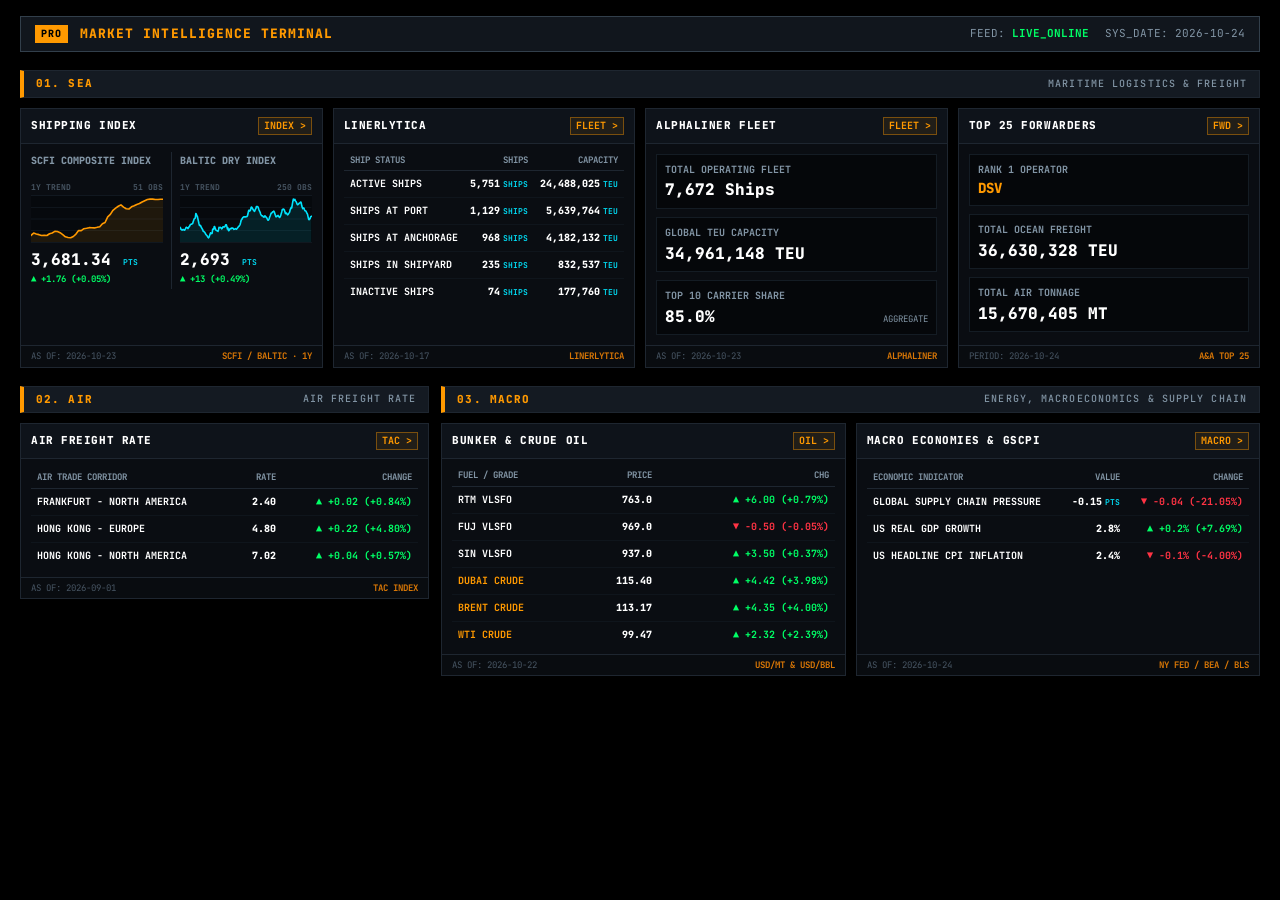
==== index.html @ fe9fa0df "Auto: update MI dashboards" ====
<!DOCTYPE html>
<html lang="ko">
<head>
    <meta charset="UTF-8">
    <meta name="viewport" content="width=device-width, initial-scale=1.0">
    <title>BLOOMBERG TERMINAL // MARKET INTELLIGENCE</title>

    <link href="https://fonts.googleapis.com/css2?family=JetBrains+Mono:wght@400;500;600;700;800&family=IBM+Plex+Mono:wght@400;500;600;700&display=swap" rel="stylesheet">

    <style>
        :root {
            --terminal-bg: #000000;
            --panel-bg: #0A0D12;
            --panel-inner: #05070A;
            --panel-border: #1E2630;
            --panel-border-bright: #323F4B;
            --bb-amber: #FF9900;
            --bb-amber-dim: #D97706;
            --bb-cyan: #00E5FF;
            --bb-white: #FFFFFF;
            --bb-gray: #8295A5;
            --bb-gray-dim: #485664;
            --bb-green: #00FF66;
            --bb-red: #FF3344;
            --bb-neutral: #8295A5;
        }

        * {
            margin: 0;
            padding: 0;
            box-sizing: border-box;
            font-family: 'JetBrains Mono', 'IBM Plex Mono', monospace;
            -webkit-font-smoothing: antialiased;
        }

        body {
            background-color: var(--terminal-bg);
            color: var(--bb-white);
            padding: 16px 20px 40px;
            font-size: 12px;
            line-height: 1.4;
        }

        .terminal-container {
            max-width: 1480px;
            margin: 0 auto;
        }

        .terminal-header {
            display: flex;
            justify-content: space-between;
            align-items: center;
            background: #11161D;
            border: 1px solid var(--panel-border-bright);
            padding: 8px 14px;
            margin-bottom: 14px;
        }

        .terminal-title {
            display: flex;
            align-items: center;
            gap: 12px;
            font-size: 13px;
            font-weight: 800;
            letter-spacing: 0.08em;
            color: var(--bb-amber);
        }

        .terminal-badge {
            background: var(--bb-amber);
            color: #000;
            font-size: 10px;
            font-weight: 800;
            padding: 2px 6px;
        }

        .terminal-status {
            display: flex;
            gap: 16px;
            font-size: 11px;
            color: var(--bb-gray);
        }

        .status-tag {
            color: var(--bb-green);
            font-weight: 700;
        }

        .section-bar {
            background: #141A22;
            border-left: 4px solid var(--bb-amber);
            border-top: 1px solid var(--panel-border);
            border-right: 1px solid var(--panel-border);
            border-bottom: 1px solid var(--panel-border);
            padding: 5px 12px;
            font-size: 11px;
            font-weight: 800;
            color: var(--bb-amber);
            letter-spacing: 0.1em;
            display: flex;
            justify-content: space-between;
            align-items: center;
        }

        .sea-section-bar {
            margin: 18px 0 10px;
        }

        .section-bar span.sub {
            color: var(--bb-gray);
            font-weight: 500;
            font-size: 10px;
        }

        .grid-4 {
            display: grid;
            grid-template-columns: repeat(4, minmax(0, 1fr));
            gap: 10px;
            align-items: stretch;
        }

        /*
         * 하단 레이아웃
         * 열 1: 02. AIR / AIR FREIGHT RATE
         * 열 2~3: 03. MACRO / BUNKER / MACRO ECONOMIES
         */
        .air-macro-layout {
            display: grid;
            grid-template-columns: minmax(0, 1fr) minmax(0, 2fr);
            gap: 12px;
            margin-top: 18px;
            align-items: start;
        }

        .air-column,
        .macro-column {
            min-width: 0;
            display: flex;
            flex-direction: column;
            gap: 10px;
        }

        .air-column .section-bar,
        .macro-column .section-bar {
            margin: 0;
        }

        .macro-card-grid {
            display: grid;
            grid-template-columns: repeat(2, minmax(0, 1fr));
            gap: 10px;
            align-items: stretch;
        }

        .macro-card-grid .panel {
            height: 100%;
        }

        .panel {
            background: var(--panel-bg);
            border: 1px solid var(--panel-border);
            display: flex;
            flex-direction: column;
            justify-content: space-between;
            min-width: 0;
        }

        .panel-header {
            background: #0E131A;
            border-bottom: 1px solid var(--panel-border);
            padding: 8px 10px;
            display: flex;
            justify-content: space-between;
            align-items: center;
        }

        .panel-headline {
            font-size: 11px;
            font-weight: 800;
            color: var(--bb-white);
            letter-spacing: 0.05em;
        }

        .panel-link {
            color: var(--bb-amber);
            text-decoration: none;
            font-size: 10px;
            font-weight: 700;
            padding: 1px 5px;
            border: 1px solid rgba(255, 153, 0, 0.4);
            background: rgba(255, 153, 0, 0.08);
        }

        .panel-link:hover {
            background: var(--bb-amber);
            color: #000;
        }

        .panel-body {
            padding: 10px;
            display: flex;
            flex-direction: column;
            gap: 8px;
            flex-grow: 1;
        }

        .metric-cell {
            background: var(--panel-inner);
            border: 1px solid #141C24;
            padding: 6px 8px;
        }

        .metric-label {
            font-size: 10px;
            font-weight: 700;
            color: var(--bb-gray);
            text-transform: uppercase;
        }

        .metric-value-row {
            display: flex;
            justify-content: space-between;
            align-items: baseline;
            margin-top: 2px;
        }

        .metric-value {
            font-size: 16px;
            font-weight: 800;
            color: var(--bb-white);
        }

        .dense-table {
            width: 100%;
            border-collapse: collapse;
            font-size: 10px;
        }

        .dense-table th {
            text-align: left;
            padding: 4px 6px;
            font-size: 9px;
            color: var(--bb-gray);
            border-bottom: 1px solid var(--panel-border);
            text-transform: uppercase;
        }

        .dense-table td {
            padding: 6px;
            border-bottom: 1px solid #0F151C;
        }

        .dense-table tr:last-child td {
            border-bottom: none;
        }

        .table-row-name {
            font-weight: 700;
            color: var(--bb-white);
        }

        .table-row-val {
            font-weight: 800;
            text-align: right;
            color: var(--bb-white);
            white-space: nowrap;
        }

        .table-row-delta {
            text-align: right;
            font-weight: 700;
            white-space: nowrap;
        }

        .inline-unit {
            font-size: 8px;
            font-weight: 600;
            color: var(--bb-cyan);
            margin-left: 3px;
        }

        .up { color: var(--bb-green); }
        .down { color: var(--bb-red); }
        .neutral { color: var(--bb-neutral); }

        .panel-footer {
            background: #090C10;
            border-top: 1px solid var(--panel-border);
            padding: 4px 10px;
            font-size: 9px;
            color: var(--bb-gray-dim);
            display: flex;
            justify-content: space-between;
        }

        .footer-tag {
            color: var(--bb-amber-dim);
            font-weight: 700;
        }

        .shipping-panel .panel-body {
            padding: 8px;
            display: block;
        }

        .shipping-split {
            display: grid;
            grid-template-columns: repeat(2, minmax(0, 1fr));
        }

        .shipping-index-column {
            min-width: 0;
            display: flex;
            flex-direction: column;
            padding: 2px 8px 3px;
        }

        .shipping-index-column:first-child {
            padding-left: 2px;
        }

        .shipping-index-column + .shipping-index-column {
            border-left: 1px solid var(--panel-border);
            padding-right: 2px;
        }

        .shipping-index-label {
            min-height: 26px;
            font-size: 10px;
            font-weight: 800;
            color: var(--bb-gray);
        }

        .shipping-chart-meta {
            display: flex;
            justify-content: space-between;
            margin: 2px 0;
            font-size: 8px;
            font-weight: 700;
            color: var(--bb-gray-dim);
        }

        .shipping-sparkline {
            height: 48px;
            margin-bottom: 6px;
            border-top: 1px solid #111820;
            border-bottom: 1px solid #111820;
            background: #06090D;
            overflow: hidden;
        }

        .shipping-sparkline-svg {
            display: block;
            width: 100%;
            height: 100%;
        }

        .sparkline-grid {
            stroke: #17212B;
            stroke-width: 0.45;
        }

        .sparkline-empty {
            height: 100%;
            display: flex;
            justify-content: center;
            align-items: center;
            font-size: 8px;
            color: var(--bb-gray-dim);
        }

        .shipping-metric-bottom {
            margin-top: auto;
        }

        .shipping-metric-value {
            display: block;
            color: var(--bb-white);
            font-size: 16px;
            font-weight: 800;
            white-space: nowrap;
        }

        .shipping-metric-value .unit {
            margin-left: 2px;
            font-size: 8px;
            font-weight: 600;
            color: var(--bb-cyan);
        }

        .shipping-metric-delta {
            display: block;
            margin-top: 2px;
            font-size: 9px;
            font-weight: 700;
            white-space: nowrap;
        }

        .linerlytica-empty {
            text-align: center;
            color: var(--bb-gray);
            padding: 32px 8px !important;
        }

        @media (max-width: 1200px) {
            .grid-4 {
                grid-template-columns: repeat(2, minmax(0, 1fr));
            }

            .air-macro-layout {
                grid-template-columns: 1fr;
            }

            .macro-card-grid {
                grid-template-columns: repeat(2, minmax(0, 1fr));
            }
        }

        @media (max-width: 768px) {
            .grid-4,
            .macro-card-grid {
                grid-template-columns: 1fr;
            }

            .section-bar {
                display: block;
            }

            .section-bar span.sub {
                display: block;
                margin-top: 4px;
            }
        }
    </style>
</head>

<body>
    <div class="terminal-container">

        <div class="terminal-header">
            <div class="terminal-title">
                <span class="terminal-badge">PRO</span>
                <span>MARKET INTELLIGENCE TERMINAL</span>
            </div>

            <div class="terminal-status">
                <span>FEED: <span class="status-tag">LIVE_ONLINE</span></span>
                <span>SYS_DATE: 2026-10-24</span>
            </div>
        </div>

        <div class="section-bar sea-section-bar">
            <span>01. SEA</span>
            <span class="sub">MARITIME LOGISTICS & FREIGHT</span>
        </div>

        <div class="grid-4">

            <div class="panel shipping-panel">
                <div class="panel-header">
                    <span class="panel-headline">SHIPPING INDEX</span>
                    <a href="Shipping%20Index/index.html" class="panel-link">INDEX &gt;</a>
                </div>

                <div class="panel-body">
                    <div class="shipping-split">
                        <div class="shipping-index-column">
                            <div class="shipping-index-label">SCFI COMPOSITE INDEX</div>
                            <div class="shipping-chart-meta">
                                <span>1Y TREND</span>
                                <span>51 OBS</span>
                            </div>
                            <div class="shipping-sparkline">
                                
    <svg
        class="shipping-sparkline-svg"
        viewBox="0 0 100 44"
        preserveAspectRatio="none"
        role="img"
        aria-label="SCFI 종합 one-year trend"
    >
        <line x1="0" y1="11" x2="100" y2="11" class="sparkline-grid" />
        <line x1="0" y1="22" x2="100" y2="22" class="sparkline-grid" />
        <line x1="0" y1="33" x2="100" y2="33" class="sparkline-grid" />

        <polygon
            points="0,44 0.00,37.69 2.00,35.46 4.00,36.30 6.00,36.96 8.00,37.84 10.00,37.70 12.00,37.78 14.00,36.13 16.00,35.42 18.00,33.85 20.00,33.99 22.00,35.10 24.00,36.87 26.00,39.01 28.00,39.77 30.00,40.00 32.00,38.76 34.00,36.39 36.00,33.03 38.00,33.08 40.00,31.26 42.00,30.83 44.00,30.29 46.00,30.36 48.00,30.53 50.00,29.98 52.00,29.33 54.00,26.50 56.00,25.32 58.00,19.95 60.00,17.60 62.00,13.67 64.00,11.60 66.00,9.81 68.00,8.48 70.00,10.64 72.00,12.23 74.00,12.49 76.00,10.32 78.00,9.25 80.00,8.05 82.00,7.22 84.00,5.71 86.00,4.48 88.00,3.39 90.00,3.00 92.00,3.02 94.00,3.39 96.00,3.36 98.00,3.13 100.00,3.10 100,44"
            fill="#FF9900"
            fill-opacity="0.10"
        />

        <polyline
            points="0.00,37.69 2.00,35.46 4.00,36.30 6.00,36.96 8.00,37.84 10.00,37.70 12.00,37.78 14.00,36.13 16.00,35.42 18.00,33.85 20.00,33.99 22.00,35.10 24.00,36.87 26.00,39.01 28.00,39.77 30.00,40.00 32.00,38.76 34.00,36.39 36.00,33.03 38.00,33.08 40.00,31.26 42.00,30.83 44.00,30.29 46.00,30.36 48.00,30.53 50.00,29.98 52.00,29.33 54.00,26.50 56.00,25.32 58.00,19.95 60.00,17.60 62.00,13.67 64.00,11.60 66.00,9.81 68.00,8.48 70.00,10.64 72.00,12.23 74.00,12.49 76.00,10.32 78.00,9.25 80.00,8.05 82.00,7.22 84.00,5.71 86.00,4.48 88.00,3.39 90.00,3.00 92.00,3.02 94.00,3.39 96.00,3.36 98.00,3.13 100.00,3.10"
            fill="none"
            stroke="#FF9900"
            stroke-width="1.6"
            vector-effect="non-scaling-stroke"
            stroke-linecap="square"
            stroke-linejoin="round"
        />
    </svg>
    
                            </div>
                            <div class="shipping-metric-bottom">
                                <span class="shipping-metric-value">
                                    3,681.34 <span class="unit">PTS</span>
                                </span>
                                <span class="shipping-metric-delta up">
                                    ▲ +1.76 (+0.05%)
                                </span>
                            </div>
                        </div>

                        <div class="shipping-index-column">
                            <div class="shipping-index-label">BALTIC DRY INDEX</div>
                            <div class="shipping-chart-meta">
                                <span>1Y TREND</span>
                                <span>250 OBS</span>
                            </div>
                            <div class="shipping-sparkline">
                                
    <svg
        class="shipping-sparkline-svg"
        viewBox="0 0 100 44"
        preserveAspectRatio="none"
        role="img"
        aria-label="BDI BDI one-year trend"
    >
        <line x1="0" y1="11" x2="100" y2="11" class="sparkline-grid" />
        <line x1="0" y1="22" x2="100" y2="22" class="sparkline-grid" />
        <line x1="0" y1="33" x2="100" y2="33" class="sparkline-grid" />

        <polygon
            points="0,44 0.00,30.11 0.40,30.73 0.80,31.90 1.20,32.16 1.61,32.62 2.01,32.43 2.41,32.04 2.81,32.34 3.21,32.71 3.61,32.48 4.02,31.69 4.42,30.63 4.82,29.90 5.22,30.26 5.62,30.47 6.02,31.21 6.43,30.38 6.83,29.53 7.23,29.04 7.63,27.93 8.03,27.15 8.43,26.97 8.84,26.88 9.24,26.53 9.64,26.28 10.04,24.66 10.44,23.27 10.84,21.85 11.24,21.45 11.65,21.15 12.05,16.82 12.45,17.37 12.85,18.91 13.25,19.49 13.65,21.91 14.06,24.15 14.46,26.55 14.86,28.12 15.26,28.33 15.66,28.14 16.06,29.60 16.47,30.49 16.87,31.33 17.27,32.11 17.67,33.70 18.07,33.91 18.47,34.37 18.88,34.74 19.28,35.69 19.68,36.72 20.08,37.25 20.48,37.76 20.88,38.66 21.29,39.40 21.69,40.00 22.09,39.38 22.49,37.92 22.89,36.52 23.29,35.22 23.69,35.96 24.10,35.94 24.50,35.62 24.90,31.76 25.30,31.46 25.70,31.70 26.10,29.13 26.51,29.55 26.91,31.24 27.31,32.53 27.71,32.87 28.11,33.10 28.51,33.59 28.92,33.82 29.32,32.48 29.72,30.06 30.12,30.27 30.52,29.97 30.92,30.06 31.33,30.63 31.73,31.40 32.13,30.98 32.53,29.76 32.93,29.46 33.33,29.60 33.73,29.67 34.14,29.27 34.54,28.44 34.94,27.47 35.34,27.63 35.74,29.30 36.14,31.56 36.55,30.57 36.95,33.17 37.35,33.04 37.75,32.23 38.15,31.24 38.55,31.07 38.96,31.31 39.36,30.61 39.76,30.73 40.16,30.75 40.56,31.09 40.96,31.93 41.37,31.72 41.77,31.49 42.17,31.19 42.57,31.44 42.97,31.83 43.37,31.21 43.78,30.57 44.18,30.06 44.58,29.28 44.98,28.90 45.38,28.19 45.78,27.33 46.18,25.49 46.59,23.19 46.99,22.51 47.39,21.73 47.79,20.56 48.19,20.44 48.59,19.82 49.00,19.86 49.40,20.00 49.80,19.98 50.20,19.79 50.60,19.91 51.00,19.63 51.41,18.85 51.81,17.05 52.21,14.24 52.61,13.49 53.01,14.47 53.41,14.07 53.82,12.97 54.22,10.75 54.62,10.64 55.02,11.42 55.42,12.46 55.82,13.13 56.22,14.00 56.63,14.72 57.03,14.24 57.43,12.59 57.83,11.90 58.23,10.10 58.63,10.13 59.04,10.17 59.44,10.47 59.84,11.90 60.24,13.43 60.64,14.42 61.04,15.57 61.45,17.30 61.85,18.13 62.25,18.87 62.65,18.87 63.05,19.03 63.45,19.91 63.86,20.21 64.26,20.11 64.66,18.99 65.06,19.66 65.46,19.96 65.86,20.55 66.27,21.31 66.67,22.49 67.07,23.09 67.47,22.89 67.87,21.82 68.27,20.26 68.67,19.08 69.08,17.67 69.48,16.29 69.88,16.36 70.28,15.67 70.68,15.07 71.08,14.79 71.49,14.44 71.89,15.34 72.29,16.91 72.69,18.46 73.09,19.89 73.49,19.91 73.90,19.12 74.30,18.94 74.70,18.62 75.10,19.45 75.50,20.02 75.90,20.58 76.31,19.86 76.71,18.82 77.11,16.86 77.51,15.22 77.91,12.97 78.31,13.08 78.71,12.51 79.12,12.62 79.52,13.27 79.92,15.16 80.32,16.84 80.72,16.50 81.12,16.24 81.53,17.35 81.93,18.04 82.33,17.78 82.73,16.89 83.13,16.17 83.53,15.39 83.94,13.10 84.34,12.20 84.74,10.80 85.14,11.31 85.54,8.24 85.94,5.47 86.35,3.00 86.75,3.94 87.15,3.78 87.55,3.14 87.95,4.89 88.35,5.14 88.76,6.23 89.16,7.73 89.56,8.31 89.96,8.15 90.36,7.55 90.76,7.04 91.16,6.62 91.57,6.50 91.97,5.74 92.37,6.57 92.77,9.35 93.17,10.94 93.57,12.09 93.98,11.61 94.38,11.47 94.78,12.85 95.18,14.05 95.58,14.19 95.98,14.56 96.39,15.55 96.79,16.70 97.19,17.60 97.59,19.96 97.99,22.12 98.39,22.72 98.80,22.10 99.20,21.27 99.60,19.73 100.00,19.51 100,44"
            fill="#00E5FF"
            fill-opacity="0.10"
        />

        <polyline
            points="0.00,30.11 0.40,30.73 0.80,31.90 1.20,32.16 1.61,32.62 2.01,32.43 2.41,32.04 2.81,32.34 3.21,32.71 3.61,32.48 4.02,31.69 4.42,30.63 4.82,29.90 5.22,30.26 5.62,30.47 6.02,31.21 6.43,30.38 6.83,29.53 7.23,29.04 7.63,27.93 8.03,27.15 8.43,26.97 8.84,26.88 9.24,26.53 9.64,26.28 10.04,24.66 10.44,23.27 10.84,21.85 11.24,21.45 11.65,21.15 12.05,16.82 12.45,17.37 12.85,18.91 13.25,19.49 13.65,21.91 14.06,24.15 14.46,26.55 14.86,28.12 15.26,28.33 15.66,28.14 16.06,29.60 16.47,30.49 16.87,31.33 17.27,32.11 17.67,33.70 18.07,33.91 18.47,34.37 18.88,34.74 19.28,35.69 19.68,36.72 20.08,37.25 20.48,37.76 20.88,38.66 21.29,39.40 21.69,40.00 22.09,39.38 22.49,37.92 22.89,36.52 23.29,35.22 23.69,35.96 24.10,35.94 24.50,35.62 24.90,31.76 25.30,31.46 25.70,31.70 26.10,29.13 26.51,29.55 26.91,31.24 27.31,32.53 27.71,32.87 28.11,33.10 28.51,33.59 28.92,33.82 29.32,32.48 29.72,30.06 30.12,30.27 30.52,29.97 30.92,30.06 31.33,30.63 31.73,31.40 32.13,30.98 32.53,29.76 32.93,29.46 33.33,29.60 33.73,29.67 34.14,29.27 34.54,28.44 34.94,27.47 35.34,27.63 35.74,29.30 36.14,31.56 36.55,30.57 36.95,33.17 37.35,33.04 37.75,32.23 38.15,31.24 38.55,31.07 38.96,31.31 39.36,30.61 39.76,30.73 40.16,30.75 40.56,31.09 40.96,31.93 41.37,31.72 41.77,31.49 42.17,31.19 42.57,31.44 42.97,31.83 43.37,31.21 43.78,30.57 44.18,30.06 44.58,29.28 44.98,28.90 45.38,28.19 45.78,27.33 46.18,25.49 46.59,23.19 46.99,22.51 47.39,21.73 47.79,20.56 48.19,20.44 48.59,19.82 49.00,19.86 49.40,20.00 49.80,19.98 50.20,19.79 50.60,19.91 51.00,19.63 51.41,18.85 51.81,17.05 52.21,14.24 52.61,13.49 53.01,14.47 53.41,14.07 53.82,12.97 54.22,10.75 54.62,10.64 55.02,11.42 55.42,12.46 55.82,13.13 56.22,14.00 56.63,14.72 57.03,14.24 57.43,12.59 57.83,11.90 58.23,10.10 58.63,10.13 59.04,10.17 59.44,10.47 59.84,11.90 60.24,13.43 60.64,14.42 61.04,15.57 61.45,17.30 61.85,18.13 62.25,18.87 62.65,18.87 63.05,19.03 63.45,19.91 63.86,20.21 64.26,20.11 64.66,18.99 65.06,19.66 65.46,19.96 65.86,20.55 66.27,21.31 66.67,22.49 67.07,23.09 67.47,22.89 67.87,21.82 68.27,20.26 68.67,19.08 69.08,17.67 69.48,16.29 69.88,16.36 70.28,15.67 70.68,15.07 71.08,14.79 71.49,14.44 71.89,15.34 72.29,16.91 72.69,18.46 73.09,19.89 73.49,19.91 73.90,19.12 74.30,18.94 74.70,18.62 75.10,19.45 75.50,20.02 75.90,20.58 76.31,19.86 76.71,18.82 77.11,16.86 77.51,15.22 77.91,12.97 78.31,13.08 78.71,12.51 79.12,12.62 79.52,13.27 79.92,15.16 80.32,16.84 80.72,16.50 81.12,16.24 81.53,17.35 81.93,18.04 82.33,17.78 82.73,16.89 83.13,16.17 83.53,15.39 83.94,13.10 84.34,12.20 84.74,10.80 85.14,11.31 85.54,8.24 85.94,5.47 86.35,3.00 86.75,3.94 87.15,3.78 87.55,3.14 87.95,4.89 88.35,5.14 88.76,6.23 89.16,7.73 89.56,8.31 89.96,8.15 90.36,7.55 90.76,7.04 91.16,6.62 91.57,6.50 91.97,5.74 92.37,6.57 92.77,9.35 93.17,10.94 93.57,12.09 93.98,11.61 94.38,11.47 94.78,12.85 95.18,14.05 95.58,14.19 95.98,14.56 96.39,15.55 96.79,16.70 97.19,17.60 97.59,19.96 97.99,22.12 98.39,22.72 98.80,22.10 99.20,21.27 99.60,19.73 100.00,19.51"
            fill="none"
            stroke="#00E5FF"
            stroke-width="1.6"
            vector-effect="non-scaling-stroke"
            stroke-linecap="square"
            stroke-linejoin="round"
        />
    </svg>
    
                            </div>
                            <div class="shipping-metric-bottom">
                                <span class="shipping-metric-value">
                                    2,693 <span class="unit">PTS</span>
                                </span>
                                <span class="shipping-metric-delta up">
                                    ▲ +13 (+0.49%)
                                </span>
                            </div>
                        </div>
                    </div>
                </div>

                <div class="panel-footer">
                    <span>AS OF: 2026-10-23</span>
                    <span class="footer-tag">SCFI / BALTIC · 1Y</span>
                </div>
            </div>

            <div class="panel">
                <div class="panel-header">
                    <span class="panel-headline">LINERLYTICA</span>
                    <a href="Linerlytica/index.html" class="panel-link">FLEET &gt;</a>
                </div>

                <div class="panel-body" style="padding: 6px 10px;">
                    <table class="dense-table">
                        <thead>
                            <tr>
                                <th>SHIP STATUS</th>
                                <th style="text-align:right;">SHIPS</th>
                                <th style="text-align:right;">CAPACITY</th>
                            </tr>
                        </thead>
                        <tbody>
                            
            <tr>
                <td class="table-row-name">ACTIVE SHIPS</td>
                <td class="table-row-val">5,751<span class="inline-unit">SHIPS</span></td>
                <td class="table-row-val">24,488,025<span class="inline-unit">TEU</span></td>
            </tr>
            

            <tr>
                <td class="table-row-name">SHIPS AT PORT</td>
                <td class="table-row-val">1,129<span class="inline-unit">SHIPS</span></td>
                <td class="table-row-val">5,639,764<span class="inline-unit">TEU</span></td>
            </tr>
            

            <tr>
                <td class="table-row-name">SHIPS AT ANCHORAGE</td>
                <td class="table-row-val">968<span class="inline-unit">SHIPS</span></td>
                <td class="table-row-val">4,182,132<span class="inline-unit">TEU</span></td>
            </tr>
            

            <tr>
                <td class="table-row-name">SHIPS IN SHIPYARD</td>
                <td class="table-row-val">235<span class="inline-unit">SHIPS</span></td>
                <td class="table-row-val">832,537<span class="inline-unit">TEU</span></td>
            </tr>
            

            <tr>
                <td class="table-row-name">INACTIVE SHIPS</td>
                <td class="table-row-val">74<span class="inline-unit">SHIPS</span></td>
                <td class="table-row-val">177,760<span class="inline-unit">TEU</span></td>
            </tr>
            
                        </tbody>
                    </table>
                </div>

                <div class="panel-footer">
                    <span>AS OF: 2026-10-17</span>
                    <span class="footer-tag">LINERLYTICA</span>
                </div>
            </div>

            <div class="panel">
                <div class="panel-header">
                    <span class="panel-headline">ALPHALINER FLEET</span>
                    <a href="Alphaliner/index.html" class="panel-link">FLEET &gt;</a>
                </div>

                <div class="panel-body">
                    <div class="metric-cell">
                        <span class="metric-label">TOTAL OPERATING FLEET</span>
                        <div class="metric-value-row">
                            <span class="metric-value">7,672 Ships</span>
                        </div>
                    </div>

                    <div class="metric-cell">
                        <span class="metric-label">GLOBAL TEU CAPACITY</span>
                        <div class="metric-value-row">
                            <span class="metric-value">34,961,148 TEU</span>
                        </div>
                    </div>

                    <div class="metric-cell">
                        <span class="metric-label">TOP 10 CARRIER SHARE</span>
                        <div class="metric-value-row">
                            <span class="metric-value">85.0%</span>
                            <span style="font-size:9px;color:var(--bb-gray);">AGGREGATE</span>
                        </div>
                    </div>
                </div>

                <div class="panel-footer">
                    <span>AS OF: 2026-10-23</span>
                    <span class="footer-tag">ALPHALINER</span>
                </div>
            </div>

            <div class="panel">
                <div class="panel-header">
                    <span class="panel-headline">TOP 25 FORWARDERS</span>
                    <a href="Forwarder/index.html" class="panel-link">FWD &gt;</a>
                </div>

                <div class="panel-body">
                    <div class="metric-cell">
                        <span class="metric-label">RANK 1 OPERATOR</span>
                        <div class="metric-value-row">
                            <span class="metric-value" style="font-size:14px;color:var(--bb-amber);">
                                DSV
                            </span>
                        </div>
                    </div>

                    <div class="metric-cell">
                        <span class="metric-label">TOTAL OCEAN FREIGHT</span>
                        <div class="metric-value-row">
                            <span class="metric-value">36,630,328 TEU</span>
                        </div>
                    </div>

                    <div class="metric-cell">
                        <span class="metric-label">TOTAL AIR TONNAGE</span>
                        <div class="metric-value-row">
                            <span class="metric-value">15,670,405 MT</span>
                        </div>
                    </div>
                </div>

                <div class="panel-footer">
                    <span>PERIOD: 2026-10-24</span>
                    <span class="footer-tag">A&A TOP 25</span>
                </div>
            </div>

        </div>

        <!-- ================================================= -->
        <!-- 02. AIR / 03. MACRO : SAME HORIZONTAL ROW       -->
        <!-- ================================================= -->
        <div class="air-macro-layout">

            <!-- LEFT 1/3 : 02. AIR -->
            <div class="air-column">
                <div class="section-bar">
                    <span>02. AIR</span>
                    <span class="sub">AIR FREIGHT RATE</span>
                </div>

                <div class="panel">
                    <div class="panel-header">
                        <span class="panel-headline">AIR FREIGHT RATE</span>
                        <a href="TAC%20Index/index.html" class="panel-link">TAC &gt;</a>
                    </div>

                    <div class="panel-body" style="padding:8px 10px;">
                        <table class="dense-table">
                            <thead>
                                <tr>
                                    <th>AIR TRADE CORRIDOR</th>
                                    <th style="text-align:right;">RATE</th>
                                    <th style="text-align:right;">CHANGE</th>
                                </tr>
                            </thead>
                            <tbody>
                                <tr>
                                    <td class="table-row-name">FRANKFURT - NORTH AMERICA</td>
                                    <td class="table-row-val">2.40</td>
                                    <td class="table-row-delta up">
                                        ▲ +0.02 (+0.84%)
                                    </td>
                                </tr>
                                <tr>
                                    <td class="table-row-name">HONG KONG - EUROPE</td>
                                    <td class="table-row-val">4.80</td>
                                    <td class="table-row-delta up">
                                        ▲ +0.22 (+4.80%)
                                    </td>
                                </tr>
                                <tr>
                                    <td class="table-row-name">HONG KONG - NORTH AMERICA</td>
                                    <td class="table-row-val">7.02</td>
                                    <td class="table-row-delta up">
                                        ▲ +0.04 (+0.57%)
                                    </td>
                                </tr>
                            </tbody>
                        </table>
                    </div>

                    <div class="panel-footer">
                        <span>AS OF: 2026-09-01</span>
                        <span class="footer-tag">TAC INDEX</span>
                    </div>
                </div>
            </div>

            <!-- RIGHT 2/3 : 03. MACRO -->
            <div class="macro-column">
                <div class="section-bar">
                    <span>03. MACRO</span>
                    <span class="sub">ENERGY, MACROECONOMICS & SUPPLY CHAIN</span>
                </div>

                <div class="macro-card-grid">

                    <div class="panel">
                        <div class="panel-header">
                            <span class="panel-headline">BUNKER & CRUDE OIL</span>
                            <a href="BunkerPrice/index.html" class="panel-link">OIL &gt;</a>
                        </div>

                        <div class="panel-body" style="padding:6px 10px;">
                            <table class="dense-table">
                                <thead>
                                    <tr>
                                        <th>FUEL / GRADE</th>
                                        <th style="text-align:right;">PRICE</th>
                                        <th style="text-align:right;">CHG</th>
                                    </tr>
                                </thead>
                                <tbody>
                                    <tr>
                                        <td class="table-row-name">RTM VLSFO</td>
                                        <td class="table-row-val">763.0</td>
                                        <td class="table-row-delta up">
                                            ▲ +6.00 (+0.79%)
                                        </td>
                                    </tr>
                                    <tr>
                                        <td class="table-row-name">FUJ VLSFO</td>
                                        <td class="table-row-val">969.0</td>
                                        <td class="table-row-delta down">
                                            ▼ -0.50 (-0.05%)
                                        </td>
                                    </tr>
                                    <tr>
                                        <td class="table-row-name">SIN VLSFO</td>
                                        <td class="table-row-val">937.0</td>
                                        <td class="table-row-delta up">
                                            ▲ +3.50 (+0.37%)
                                        </td>
                                    </tr>
                                    <tr>
                                        <td class="table-row-name" style="color:var(--bb-amber);">DUBAI CRUDE</td>
                                        <td class="table-row-val">115.40</td>
                                        <td class="table-row-delta up">
                                            ▲ +4.42 (+3.98%)
                                        </td>
                                    </tr>
                                    <tr>
                                        <td class="table-row-name" style="color:var(--bb-amber);">BRENT CRUDE</td>
                                        <td class="table-row-val">113.17</td>
                                        <td class="table-row-delta up">
                                            ▲ +4.35 (+4.00%)
                                        </td>
                                    </tr>
                                    <tr>
                                        <td class="table-row-name" style="color:var(--bb-amber);">WTI CRUDE</td>
                                        <td class="table-row-val">99.47</td>
                                        <td class="table-row-delta up">
                                            ▲ +2.32 (+2.39%)
                                        </td>
                                    </tr>
                                </tbody>
                            </table>
                        </div>

                        <div class="panel-footer">
                            <span>AS OF: 2026-10-22</span>
                            <span class="footer-tag">USD/MT & USD/BBL</span>
                        </div>
                    </div>

                    <div class="panel">
                        <div class="panel-header">
                            <span class="panel-headline">MACRO ECONOMIES & GSCPI</span>
                            <a href="MacroEconomies/index.html" class="panel-link">MACRO &gt;</a>
                        </div>

                        <div class="panel-body" style="padding:8px 10px;">
                            <table class="dense-table">
                                <thead>
                                    <tr>
                                        <th>ECONOMIC INDICATOR</th>
                                        <th style="text-align:right;">VALUE</th>
                                        <th style="text-align:right;">CHANGE</th>
                                    </tr>
                                </thead>
                                <tbody>
                                    <tr>
                                        <td class="table-row-name">GLOBAL SUPPLY CHAIN PRESSURE</td>
                                        <td class="table-row-val">
                                            -0.15<span class="inline-unit">PTS</span>
                                        </td>
                                        <td class="table-row-delta down">
                                            ▼ -0.04 (-21.05%)
                                        </td>
                                    </tr>
                                    <tr>
                                        <td class="table-row-name">US REAL GDP GROWTH</td>
                                        <td class="table-row-val">2.8%</td>
                                        <td class="table-row-delta up">
                                            ▲ +0.2% (+7.69%)
                                        </td>
                                    </tr>
                                    <tr>
                                        <td class="table-row-name">US HEADLINE CPI INFLATION</td>
                                        <td class="table-row-val">2.4%</td>
                                        <td class="table-row-delta down">
                                            ▼ -0.1% (-4.00%)
                                        </td>
                                    </tr>
                                </tbody>
                            </table>
                        </div>

                        <div class="panel-footer">
                            <span>AS OF: 2026-10-24</span>
                            <span class="footer-tag">NY FED / BEA / BLS</span>
                        </div>
                    </div>

                </div>
            </div>

        </div>

    </div>
</body>
</html>
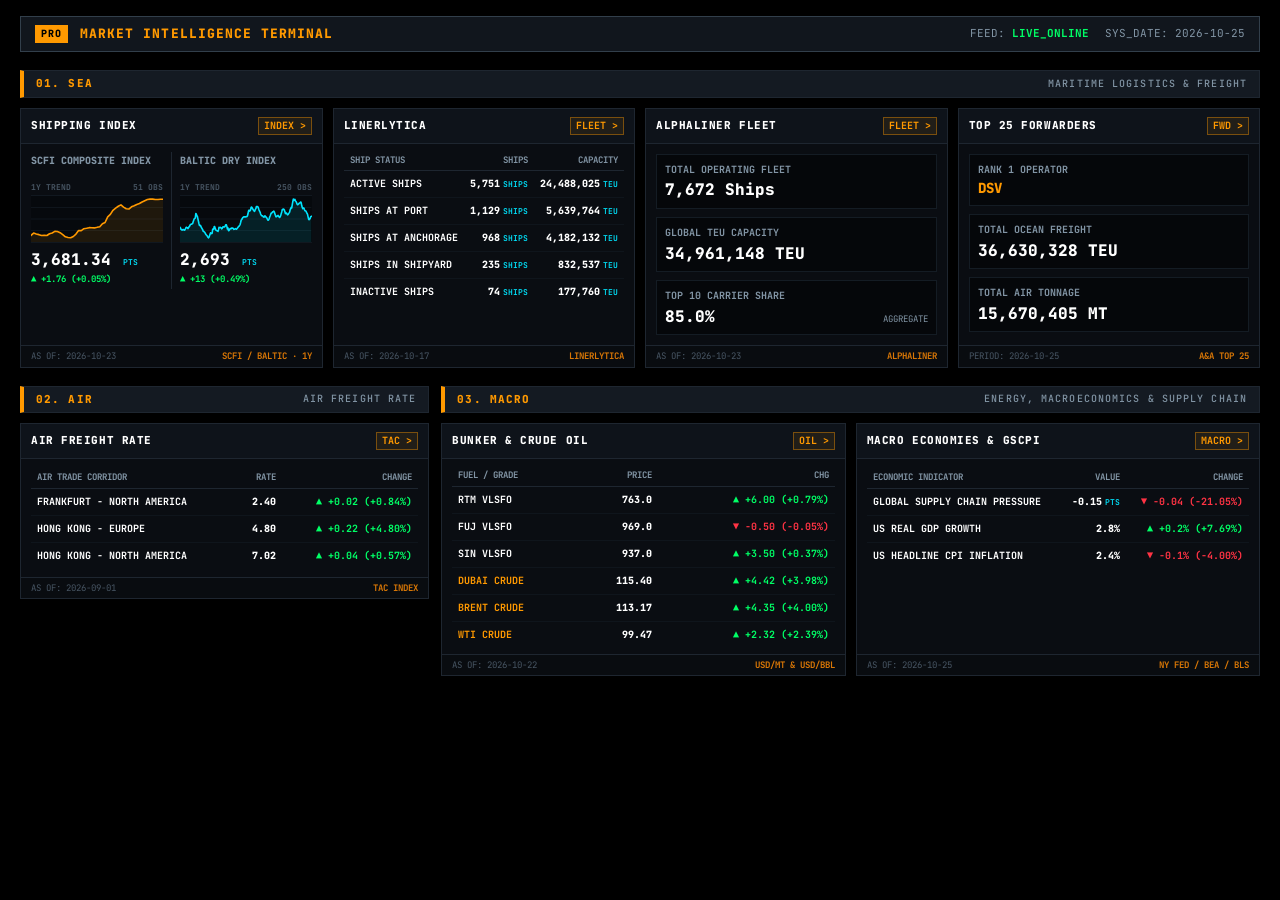
==== commit a86e29dd: "Auto: update MI dashboards" ====
--- a/index.html
+++ b/index.html
@@ -445,7 +445,7 @@
 
             <div class="terminal-status">
                 <span>FEED: <span class="status-tag">LIVE_ONLINE</span></span>
-                <span>SYS_DATE: 2026-10-24</span>
+                <span>SYS_DATE: 2026-10-25</span>
             </div>
         </div>
 
@@ -695,7 +695,7 @@
                 </div>
 
                 <div class="panel-footer">
-                    <span>PERIOD: 2026-10-24</span>
+                    <span>PERIOD: 2026-10-25</span>
                     <span class="footer-tag">A&A TOP 25</span>
                 </div>
             </div>
@@ -883,7 +883,7 @@
                         </div>
 
                         <div class="panel-footer">
-                            <span>AS OF: 2026-10-24</span>
+                            <span>AS OF: 2026-10-25</span>
                             <span class="footer-tag">NY FED / BEA / BLS</span>
                         </div>
                     </div>
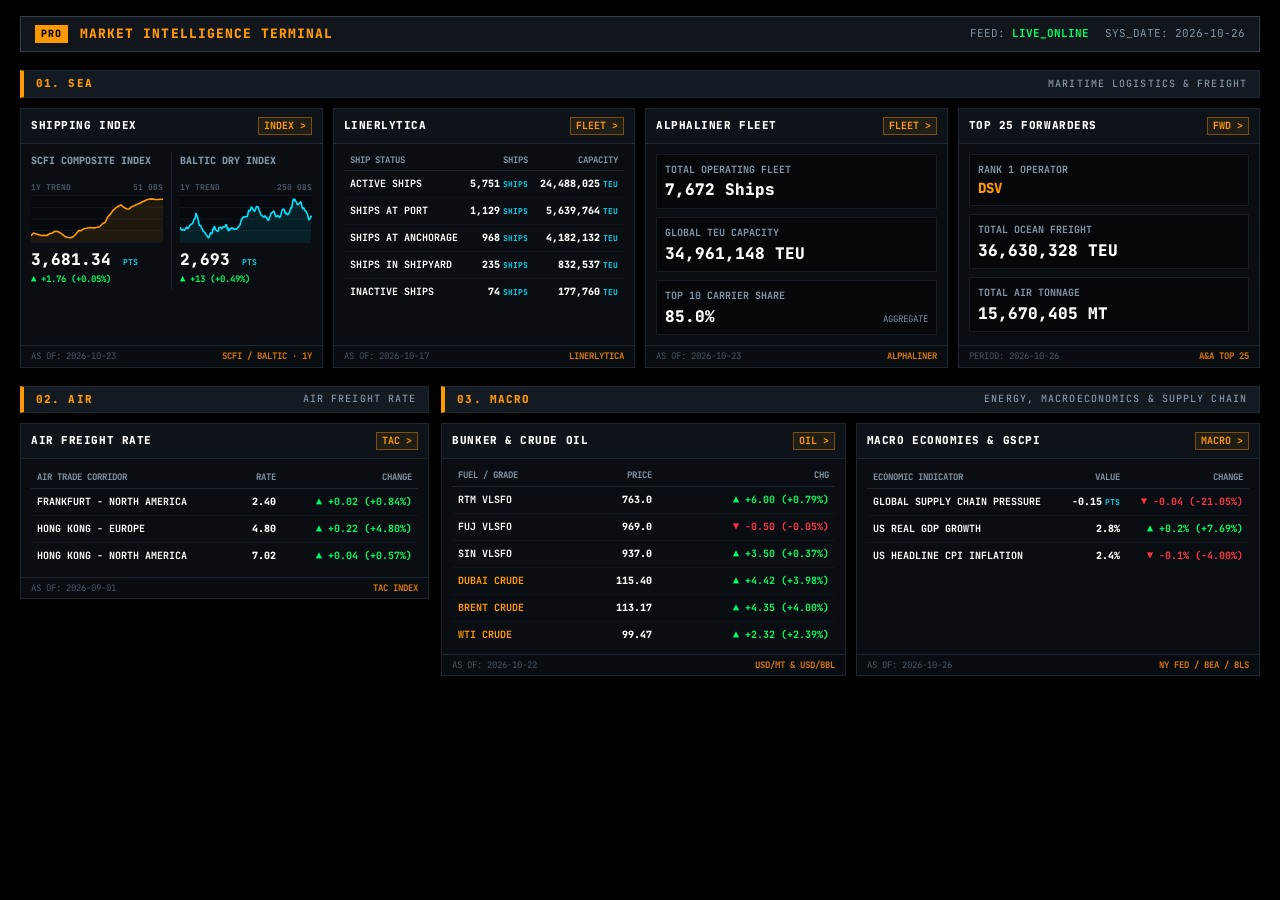
==== commit 4064f707: "Auto: update MI dashboards" ====
--- a/index.html
+++ b/index.html
@@ -445,7 +445,7 @@
 
             <div class="terminal-status">
                 <span>FEED: <span class="status-tag">LIVE_ONLINE</span></span>
-                <span>SYS_DATE: 2026-10-25</span>
+                <span>SYS_DATE: 2026-10-26</span>
             </div>
         </div>
 
@@ -695,7 +695,7 @@
                 </div>
 
                 <div class="panel-footer">
-                    <span>PERIOD: 2026-10-25</span>
+                    <span>PERIOD: 2026-10-26</span>
                     <span class="footer-tag">A&A TOP 25</span>
                 </div>
             </div>
@@ -883,7 +883,7 @@
                         </div>
 
                         <div class="panel-footer">
-                            <span>AS OF: 2026-10-25</span>
+                            <span>AS OF: 2026-10-26</span>
                             <span class="footer-tag">NY FED / BEA / BLS</span>
                         </div>
                     </div>
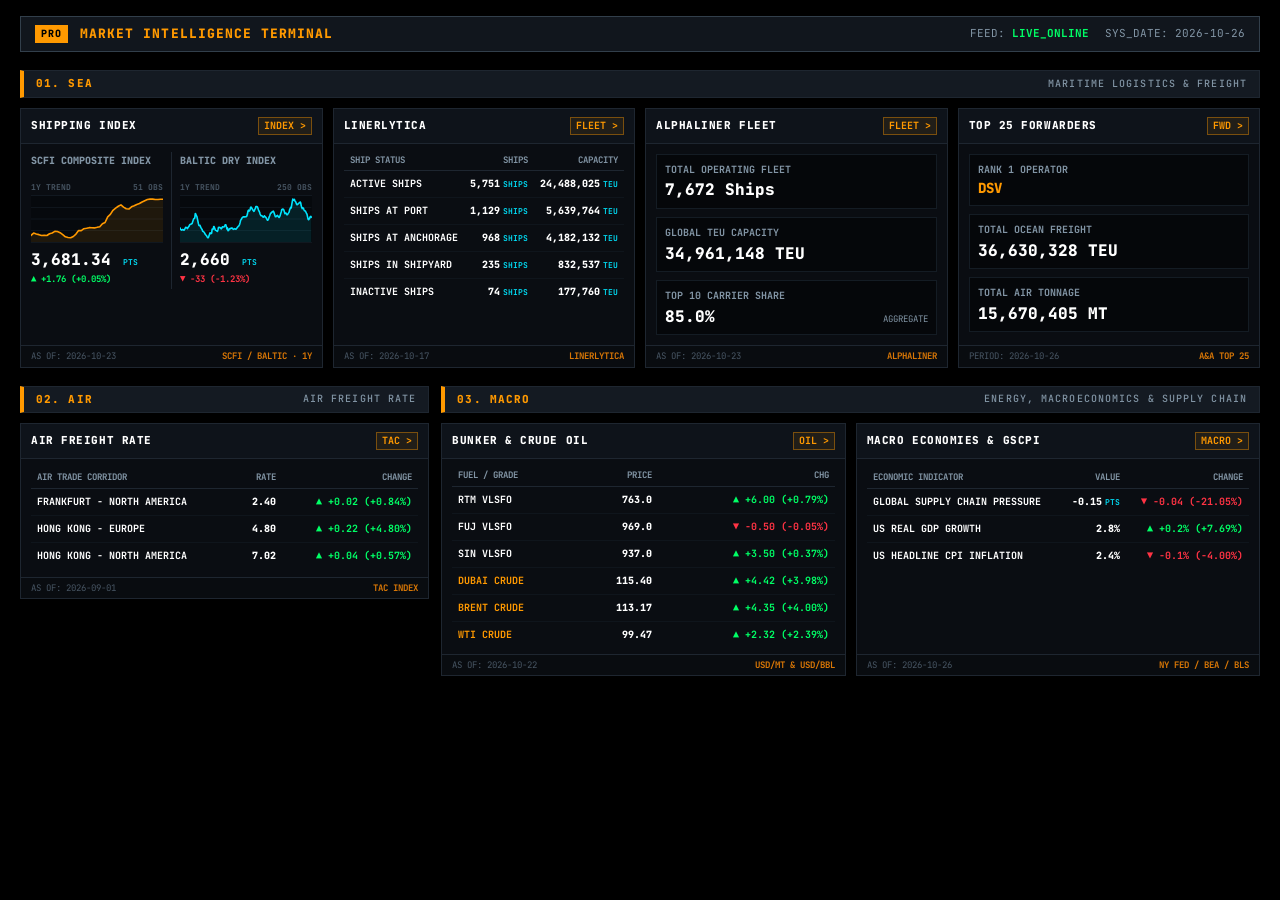
==== commit b109fa54: "Auto: update MI dashboards" ====
--- a/index.html
+++ b/index.html
@@ -531,13 +531,13 @@
         <line x1="0" y1="33" x2="100" y2="33" class="sparkline-grid" />
 
         <polygon
-            points="0,44 0.00,30.11 0.40,30.73 0.80,31.90 1.20,32.16 1.61,32.62 2.01,32.43 2.41,32.04 2.81,32.34 3.21,32.71 3.61,32.48 4.02,31.69 4.42,30.63 4.82,29.90 5.22,30.26 5.62,30.47 6.02,31.21 6.43,30.38 6.83,29.53 7.23,29.04 7.63,27.93 8.03,27.15 8.43,26.97 8.84,26.88 9.24,26.53 9.64,26.28 10.04,24.66 10.44,23.27 10.84,21.85 11.24,21.45 11.65,21.15 12.05,16.82 12.45,17.37 12.85,18.91 13.25,19.49 13.65,21.91 14.06,24.15 14.46,26.55 14.86,28.12 15.26,28.33 15.66,28.14 16.06,29.60 16.47,30.49 16.87,31.33 17.27,32.11 17.67,33.70 18.07,33.91 18.47,34.37 18.88,34.74 19.28,35.69 19.68,36.72 20.08,37.25 20.48,37.76 20.88,38.66 21.29,39.40 21.69,40.00 22.09,39.38 22.49,37.92 22.89,36.52 23.29,35.22 23.69,35.96 24.10,35.94 24.50,35.62 24.90,31.76 25.30,31.46 25.70,31.70 26.10,29.13 26.51,29.55 26.91,31.24 27.31,32.53 27.71,32.87 28.11,33.10 28.51,33.59 28.92,33.82 29.32,32.48 29.72,30.06 30.12,30.27 30.52,29.97 30.92,30.06 31.33,30.63 31.73,31.40 32.13,30.98 32.53,29.76 32.93,29.46 33.33,29.60 33.73,29.67 34.14,29.27 34.54,28.44 34.94,27.47 35.34,27.63 35.74,29.30 36.14,31.56 36.55,30.57 36.95,33.17 37.35,33.04 37.75,32.23 38.15,31.24 38.55,31.07 38.96,31.31 39.36,30.61 39.76,30.73 40.16,30.75 40.56,31.09 40.96,31.93 41.37,31.72 41.77,31.49 42.17,31.19 42.57,31.44 42.97,31.83 43.37,31.21 43.78,30.57 44.18,30.06 44.58,29.28 44.98,28.90 45.38,28.19 45.78,27.33 46.18,25.49 46.59,23.19 46.99,22.51 47.39,21.73 47.79,20.56 48.19,20.44 48.59,19.82 49.00,19.86 49.40,20.00 49.80,19.98 50.20,19.79 50.60,19.91 51.00,19.63 51.41,18.85 51.81,17.05 52.21,14.24 52.61,13.49 53.01,14.47 53.41,14.07 53.82,12.97 54.22,10.75 54.62,10.64 55.02,11.42 55.42,12.46 55.82,13.13 56.22,14.00 56.63,14.72 57.03,14.24 57.43,12.59 57.83,11.90 58.23,10.10 58.63,10.13 59.04,10.17 59.44,10.47 59.84,11.90 60.24,13.43 60.64,14.42 61.04,15.57 61.45,17.30 61.85,18.13 62.25,18.87 62.65,18.87 63.05,19.03 63.45,19.91 63.86,20.21 64.26,20.11 64.66,18.99 65.06,19.66 65.46,19.96 65.86,20.55 66.27,21.31 66.67,22.49 67.07,23.09 67.47,22.89 67.87,21.82 68.27,20.26 68.67,19.08 69.08,17.67 69.48,16.29 69.88,16.36 70.28,15.67 70.68,15.07 71.08,14.79 71.49,14.44 71.89,15.34 72.29,16.91 72.69,18.46 73.09,19.89 73.49,19.91 73.90,19.12 74.30,18.94 74.70,18.62 75.10,19.45 75.50,20.02 75.90,20.58 76.31,19.86 76.71,18.82 77.11,16.86 77.51,15.22 77.91,12.97 78.31,13.08 78.71,12.51 79.12,12.62 79.52,13.27 79.92,15.16 80.32,16.84 80.72,16.50 81.12,16.24 81.53,17.35 81.93,18.04 82.33,17.78 82.73,16.89 83.13,16.17 83.53,15.39 83.94,13.10 84.34,12.20 84.74,10.80 85.14,11.31 85.54,8.24 85.94,5.47 86.35,3.00 86.75,3.94 87.15,3.78 87.55,3.14 87.95,4.89 88.35,5.14 88.76,6.23 89.16,7.73 89.56,8.31 89.96,8.15 90.36,7.55 90.76,7.04 91.16,6.62 91.57,6.50 91.97,5.74 92.37,6.57 92.77,9.35 93.17,10.94 93.57,12.09 93.98,11.61 94.38,11.47 94.78,12.85 95.18,14.05 95.58,14.19 95.98,14.56 96.39,15.55 96.79,16.70 97.19,17.60 97.59,19.96 97.99,22.12 98.39,22.72 98.80,22.10 99.20,21.27 99.60,19.73 100.00,19.51 100,44"
+            points="0,44 0.00,30.73 0.40,31.90 0.80,32.16 1.20,32.62 1.61,32.43 2.01,32.04 2.41,32.34 2.81,32.71 3.21,32.48 3.61,31.69 4.02,30.63 4.42,29.90 4.82,30.26 5.22,30.47 5.62,31.21 6.02,30.38 6.43,29.53 6.83,29.04 7.23,27.93 7.63,27.15 8.03,26.97 8.43,26.88 8.84,26.53 9.24,26.28 9.64,24.66 10.04,23.27 10.44,21.85 10.84,21.45 11.24,21.15 11.65,16.82 12.05,17.37 12.45,18.91 12.85,19.49 13.25,21.91 13.65,24.15 14.06,26.55 14.46,28.12 14.86,28.33 15.26,28.14 15.66,29.60 16.06,30.49 16.47,31.33 16.87,32.11 17.27,33.70 17.67,33.91 18.07,34.37 18.47,34.74 18.88,35.69 19.28,36.72 19.68,37.25 20.08,37.76 20.48,38.66 20.88,39.40 21.29,40.00 21.69,39.38 22.09,37.92 22.49,36.52 22.89,35.22 23.29,35.96 23.69,35.94 24.10,35.62 24.50,31.76 24.90,31.46 25.30,31.70 25.70,29.13 26.10,29.55 26.51,31.24 26.91,32.53 27.31,32.87 27.71,33.10 28.11,33.59 28.51,33.82 28.92,32.48 29.32,30.06 29.72,30.27 30.12,29.97 30.52,30.06 30.92,30.63 31.33,31.40 31.73,30.98 32.13,29.76 32.53,29.46 32.93,29.60 33.33,29.67 33.73,29.27 34.14,28.44 34.54,27.47 34.94,27.63 35.34,29.30 35.74,31.56 36.14,30.57 36.55,33.17 36.95,33.04 37.35,32.23 37.75,31.24 38.15,31.07 38.55,31.31 38.96,30.61 39.36,30.73 39.76,30.75 40.16,31.09 40.56,31.93 40.96,31.72 41.37,31.49 41.77,31.19 42.17,31.44 42.57,31.83 42.97,31.21 43.37,30.57 43.78,30.06 44.18,29.28 44.58,28.90 44.98,28.19 45.38,27.33 45.78,25.49 46.18,23.19 46.59,22.51 46.99,21.73 47.39,20.56 47.79,20.44 48.19,19.82 48.59,19.86 49.00,20.00 49.40,19.98 49.80,19.79 50.20,19.91 50.60,19.63 51.00,18.85 51.41,17.05 51.81,14.24 52.21,13.49 52.61,14.47 53.01,14.07 53.41,12.97 53.82,10.75 54.22,10.64 54.62,11.42 55.02,12.46 55.42,13.13 55.82,14.00 56.22,14.72 56.63,14.24 57.03,12.59 57.43,11.90 57.83,10.10 58.23,10.13 58.63,10.17 59.04,10.47 59.44,11.90 59.84,13.43 60.24,14.42 60.64,15.57 61.04,17.30 61.45,18.13 61.85,18.87 62.25,18.87 62.65,19.03 63.05,19.91 63.45,20.21 63.86,20.11 64.26,18.99 64.66,19.66 65.06,19.96 65.46,20.55 65.86,21.31 66.27,22.49 66.67,23.09 67.07,22.89 67.47,21.82 67.87,20.26 68.27,19.08 68.67,17.67 69.08,16.29 69.48,16.36 69.88,15.67 70.28,15.07 70.68,14.79 71.08,14.44 71.49,15.34 71.89,16.91 72.29,18.46 72.69,19.89 73.09,19.91 73.49,19.12 73.90,18.94 74.30,18.62 74.70,19.45 75.10,20.02 75.50,20.58 75.90,19.86 76.31,18.82 76.71,16.86 77.11,15.22 77.51,12.97 77.91,13.08 78.31,12.51 78.71,12.62 79.12,13.27 79.52,15.16 79.92,16.84 80.32,16.50 80.72,16.24 81.12,17.35 81.53,18.04 81.93,17.78 82.33,16.89 82.73,16.17 83.13,15.39 83.53,13.10 83.94,12.20 84.34,10.80 84.74,11.31 85.14,8.24 85.54,5.47 85.94,3.00 86.35,3.94 86.75,3.78 87.15,3.14 87.55,4.89 87.95,5.14 88.35,6.23 88.76,7.73 89.16,8.31 89.56,8.15 89.96,7.55 90.36,7.04 90.76,6.62 91.16,6.50 91.57,5.74 91.97,6.57 92.37,9.35 92.77,10.94 93.17,12.09 93.57,11.61 93.98,11.47 94.38,12.85 94.78,14.05 95.18,14.19 95.58,14.56 95.98,15.55 96.39,16.70 96.79,17.60 97.19,19.96 97.59,22.12 97.99,22.72 98.39,22.10 98.80,21.27 99.20,19.73 99.60,19.51 100.00,20.09 100,44"
             fill="#00E5FF"
             fill-opacity="0.10"
         />
 
         <polyline
-            points="0.00,30.11 0.40,30.73 0.80,31.90 1.20,32.16 1.61,32.62 2.01,32.43 2.41,32.04 2.81,32.34 3.21,32.71 3.61,32.48 4.02,31.69 4.42,30.63 4.82,29.90 5.22,30.26 5.62,30.47 6.02,31.21 6.43,30.38 6.83,29.53 7.23,29.04 7.63,27.93 8.03,27.15 8.43,26.97 8.84,26.88 9.24,26.53 9.64,26.28 10.04,24.66 10.44,23.27 10.84,21.85 11.24,21.45 11.65,21.15 12.05,16.82 12.45,17.37 12.85,18.91 13.25,19.49 13.65,21.91 14.06,24.15 14.46,26.55 14.86,28.12 15.26,28.33 15.66,28.14 16.06,29.60 16.47,30.49 16.87,31.33 17.27,32.11 17.67,33.70 18.07,33.91 18.47,34.37 18.88,34.74 19.28,35.69 19.68,36.72 20.08,37.25 20.48,37.76 20.88,38.66 21.29,39.40 21.69,40.00 22.09,39.38 22.49,37.92 22.89,36.52 23.29,35.22 23.69,35.96 24.10,35.94 24.50,35.62 24.90,31.76 25.30,31.46 25.70,31.70 26.10,29.13 26.51,29.55 26.91,31.24 27.31,32.53 27.71,32.87 28.11,33.10 28.51,33.59 28.92,33.82 29.32,32.48 29.72,30.06 30.12,30.27 30.52,29.97 30.92,30.06 31.33,30.63 31.73,31.40 32.13,30.98 32.53,29.76 32.93,29.46 33.33,29.60 33.73,29.67 34.14,29.27 34.54,28.44 34.94,27.47 35.34,27.63 35.74,29.30 36.14,31.56 36.55,30.57 36.95,33.17 37.35,33.04 37.75,32.23 38.15,31.24 38.55,31.07 38.96,31.31 39.36,30.61 39.76,30.73 40.16,30.75 40.56,31.09 40.96,31.93 41.37,31.72 41.77,31.49 42.17,31.19 42.57,31.44 42.97,31.83 43.37,31.21 43.78,30.57 44.18,30.06 44.58,29.28 44.98,28.90 45.38,28.19 45.78,27.33 46.18,25.49 46.59,23.19 46.99,22.51 47.39,21.73 47.79,20.56 48.19,20.44 48.59,19.82 49.00,19.86 49.40,20.00 49.80,19.98 50.20,19.79 50.60,19.91 51.00,19.63 51.41,18.85 51.81,17.05 52.21,14.24 52.61,13.49 53.01,14.47 53.41,14.07 53.82,12.97 54.22,10.75 54.62,10.64 55.02,11.42 55.42,12.46 55.82,13.13 56.22,14.00 56.63,14.72 57.03,14.24 57.43,12.59 57.83,11.90 58.23,10.10 58.63,10.13 59.04,10.17 59.44,10.47 59.84,11.90 60.24,13.43 60.64,14.42 61.04,15.57 61.45,17.30 61.85,18.13 62.25,18.87 62.65,18.87 63.05,19.03 63.45,19.91 63.86,20.21 64.26,20.11 64.66,18.99 65.06,19.66 65.46,19.96 65.86,20.55 66.27,21.31 66.67,22.49 67.07,23.09 67.47,22.89 67.87,21.82 68.27,20.26 68.67,19.08 69.08,17.67 69.48,16.29 69.88,16.36 70.28,15.67 70.68,15.07 71.08,14.79 71.49,14.44 71.89,15.34 72.29,16.91 72.69,18.46 73.09,19.89 73.49,19.91 73.90,19.12 74.30,18.94 74.70,18.62 75.10,19.45 75.50,20.02 75.90,20.58 76.31,19.86 76.71,18.82 77.11,16.86 77.51,15.22 77.91,12.97 78.31,13.08 78.71,12.51 79.12,12.62 79.52,13.27 79.92,15.16 80.32,16.84 80.72,16.50 81.12,16.24 81.53,17.35 81.93,18.04 82.33,17.78 82.73,16.89 83.13,16.17 83.53,15.39 83.94,13.10 84.34,12.20 84.74,10.80 85.14,11.31 85.54,8.24 85.94,5.47 86.35,3.00 86.75,3.94 87.15,3.78 87.55,3.14 87.95,4.89 88.35,5.14 88.76,6.23 89.16,7.73 89.56,8.31 89.96,8.15 90.36,7.55 90.76,7.04 91.16,6.62 91.57,6.50 91.97,5.74 92.37,6.57 92.77,9.35 93.17,10.94 93.57,12.09 93.98,11.61 94.38,11.47 94.78,12.85 95.18,14.05 95.58,14.19 95.98,14.56 96.39,15.55 96.79,16.70 97.19,17.60 97.59,19.96 97.99,22.12 98.39,22.72 98.80,22.10 99.20,21.27 99.60,19.73 100.00,19.51"
+            points="0.00,30.73 0.40,31.90 0.80,32.16 1.20,32.62 1.61,32.43 2.01,32.04 2.41,32.34 2.81,32.71 3.21,32.48 3.61,31.69 4.02,30.63 4.42,29.90 4.82,30.26 5.22,30.47 5.62,31.21 6.02,30.38 6.43,29.53 6.83,29.04 7.23,27.93 7.63,27.15 8.03,26.97 8.43,26.88 8.84,26.53 9.24,26.28 9.64,24.66 10.04,23.27 10.44,21.85 10.84,21.45 11.24,21.15 11.65,16.82 12.05,17.37 12.45,18.91 12.85,19.49 13.25,21.91 13.65,24.15 14.06,26.55 14.46,28.12 14.86,28.33 15.26,28.14 15.66,29.60 16.06,30.49 16.47,31.33 16.87,32.11 17.27,33.70 17.67,33.91 18.07,34.37 18.47,34.74 18.88,35.69 19.28,36.72 19.68,37.25 20.08,37.76 20.48,38.66 20.88,39.40 21.29,40.00 21.69,39.38 22.09,37.92 22.49,36.52 22.89,35.22 23.29,35.96 23.69,35.94 24.10,35.62 24.50,31.76 24.90,31.46 25.30,31.70 25.70,29.13 26.10,29.55 26.51,31.24 26.91,32.53 27.31,32.87 27.71,33.10 28.11,33.59 28.51,33.82 28.92,32.48 29.32,30.06 29.72,30.27 30.12,29.97 30.52,30.06 30.92,30.63 31.33,31.40 31.73,30.98 32.13,29.76 32.53,29.46 32.93,29.60 33.33,29.67 33.73,29.27 34.14,28.44 34.54,27.47 34.94,27.63 35.34,29.30 35.74,31.56 36.14,30.57 36.55,33.17 36.95,33.04 37.35,32.23 37.75,31.24 38.15,31.07 38.55,31.31 38.96,30.61 39.36,30.73 39.76,30.75 40.16,31.09 40.56,31.93 40.96,31.72 41.37,31.49 41.77,31.19 42.17,31.44 42.57,31.83 42.97,31.21 43.37,30.57 43.78,30.06 44.18,29.28 44.58,28.90 44.98,28.19 45.38,27.33 45.78,25.49 46.18,23.19 46.59,22.51 46.99,21.73 47.39,20.56 47.79,20.44 48.19,19.82 48.59,19.86 49.00,20.00 49.40,19.98 49.80,19.79 50.20,19.91 50.60,19.63 51.00,18.85 51.41,17.05 51.81,14.24 52.21,13.49 52.61,14.47 53.01,14.07 53.41,12.97 53.82,10.75 54.22,10.64 54.62,11.42 55.02,12.46 55.42,13.13 55.82,14.00 56.22,14.72 56.63,14.24 57.03,12.59 57.43,11.90 57.83,10.10 58.23,10.13 58.63,10.17 59.04,10.47 59.44,11.90 59.84,13.43 60.24,14.42 60.64,15.57 61.04,17.30 61.45,18.13 61.85,18.87 62.25,18.87 62.65,19.03 63.05,19.91 63.45,20.21 63.86,20.11 64.26,18.99 64.66,19.66 65.06,19.96 65.46,20.55 65.86,21.31 66.27,22.49 66.67,23.09 67.07,22.89 67.47,21.82 67.87,20.26 68.27,19.08 68.67,17.67 69.08,16.29 69.48,16.36 69.88,15.67 70.28,15.07 70.68,14.79 71.08,14.44 71.49,15.34 71.89,16.91 72.29,18.46 72.69,19.89 73.09,19.91 73.49,19.12 73.90,18.94 74.30,18.62 74.70,19.45 75.10,20.02 75.50,20.58 75.90,19.86 76.31,18.82 76.71,16.86 77.11,15.22 77.51,12.97 77.91,13.08 78.31,12.51 78.71,12.62 79.12,13.27 79.52,15.16 79.92,16.84 80.32,16.50 80.72,16.24 81.12,17.35 81.53,18.04 81.93,17.78 82.33,16.89 82.73,16.17 83.13,15.39 83.53,13.10 83.94,12.20 84.34,10.80 84.74,11.31 85.14,8.24 85.54,5.47 85.94,3.00 86.35,3.94 86.75,3.78 87.15,3.14 87.55,4.89 87.95,5.14 88.35,6.23 88.76,7.73 89.16,8.31 89.56,8.15 89.96,7.55 90.36,7.04 90.76,6.62 91.16,6.50 91.57,5.74 91.97,6.57 92.37,9.35 92.77,10.94 93.17,12.09 93.57,11.61 93.98,11.47 94.38,12.85 94.78,14.05 95.18,14.19 95.58,14.56 95.98,15.55 96.39,16.70 96.79,17.60 97.19,19.96 97.59,22.12 97.99,22.72 98.39,22.10 98.80,21.27 99.20,19.73 99.60,19.51 100.00,20.09"
             fill="none"
             stroke="#00E5FF"
             stroke-width="1.6"
@@ -550,10 +550,10 @@
                             </div>
                             <div class="shipping-metric-bottom">
                                 <span class="shipping-metric-value">
-                                    2,693 <span class="unit">PTS</span>
+                                    2,660 <span class="unit">PTS</span>
                                 </span>
-                                <span class="shipping-metric-delta up">
-                                    ▲ +13 (+0.49%)
+                                <span class="shipping-metric-delta down">
+                                    ▼ -33 (-1.23%)
                                 </span>
                             </div>
                         </div>
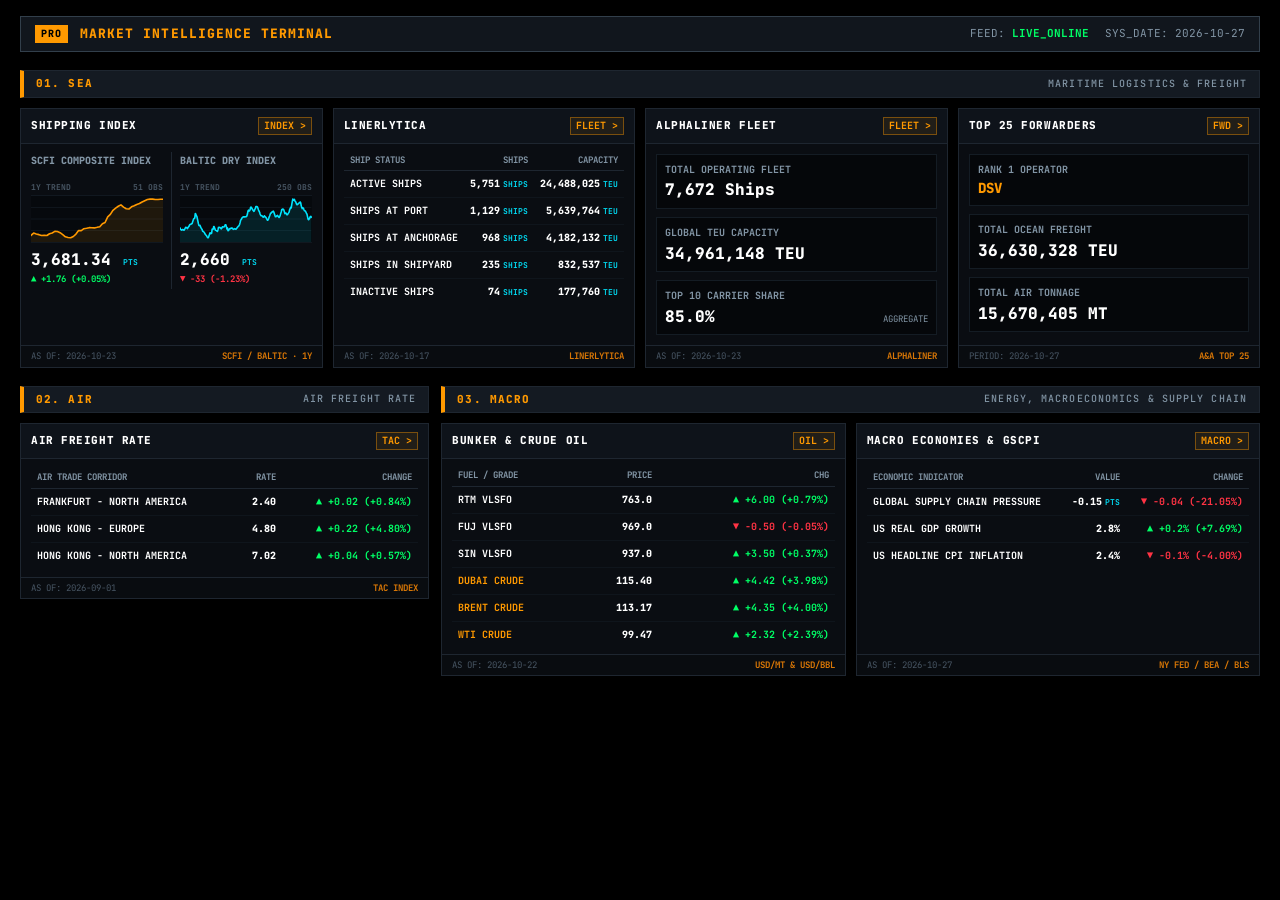
==== commit 54ab000d: "Auto: update MI dashboards [skip ci]" ====
--- a/index.html
+++ b/index.html
@@ -445,7 +445,7 @@
 
             <div class="terminal-status">
                 <span>FEED: <span class="status-tag">LIVE_ONLINE</span></span>
-                <span>SYS_DATE: 2026-10-26</span>
+                <span>SYS_DATE: 2026-10-27</span>
             </div>
         </div>
 
@@ -695,7 +695,7 @@
                 </div>
 
                 <div class="panel-footer">
-                    <span>PERIOD: 2026-10-26</span>
+                    <span>PERIOD: 2026-10-27</span>
                     <span class="footer-tag">A&A TOP 25</span>
                 </div>
             </div>
@@ -883,7 +883,7 @@
                         </div>
 
                         <div class="panel-footer">
-                            <span>AS OF: 2026-10-26</span>
+                            <span>AS OF: 2026-10-27</span>
                             <span class="footer-tag">NY FED / BEA / BLS</span>
                         </div>
                     </div>
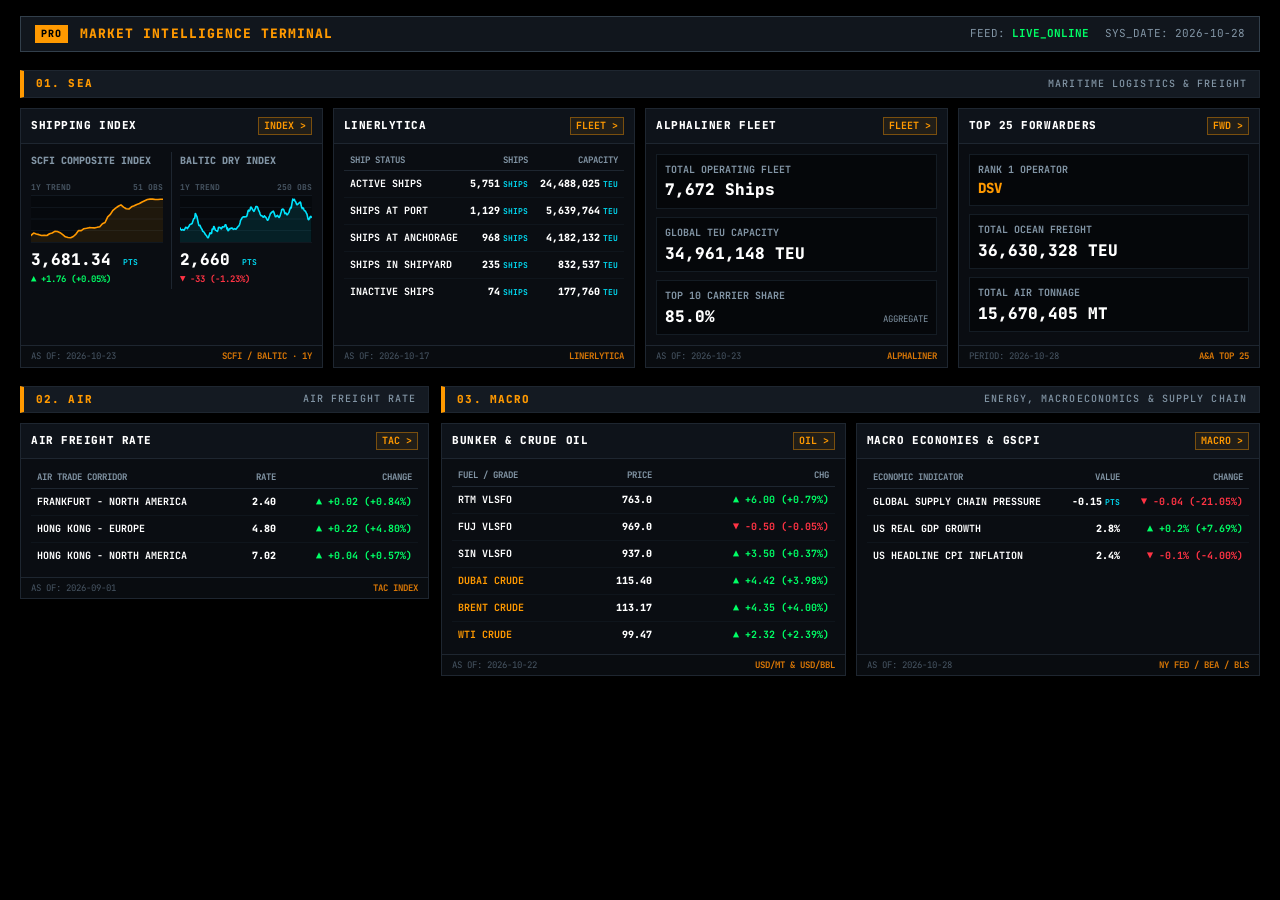
==== commit 9b98a620: "Auto: update MI dashboards [skip ci]" ====
--- a/index.html
+++ b/index.html
@@ -445,7 +445,7 @@
 
             <div class="terminal-status">
                 <span>FEED: <span class="status-tag">LIVE_ONLINE</span></span>
-                <span>SYS_DATE: 2026-10-27</span>
+                <span>SYS_DATE: 2026-10-28</span>
             </div>
         </div>
 
@@ -695,7 +695,7 @@
                 </div>
 
                 <div class="panel-footer">
-                    <span>PERIOD: 2026-10-27</span>
+                    <span>PERIOD: 2026-10-28</span>
                     <span class="footer-tag">A&A TOP 25</span>
                 </div>
             </div>
@@ -883,7 +883,7 @@
                         </div>
 
                         <div class="panel-footer">
-                            <span>AS OF: 2026-10-27</span>
+                            <span>AS OF: 2026-10-28</span>
                             <span class="footer-tag">NY FED / BEA / BLS</span>
                         </div>
                     </div>
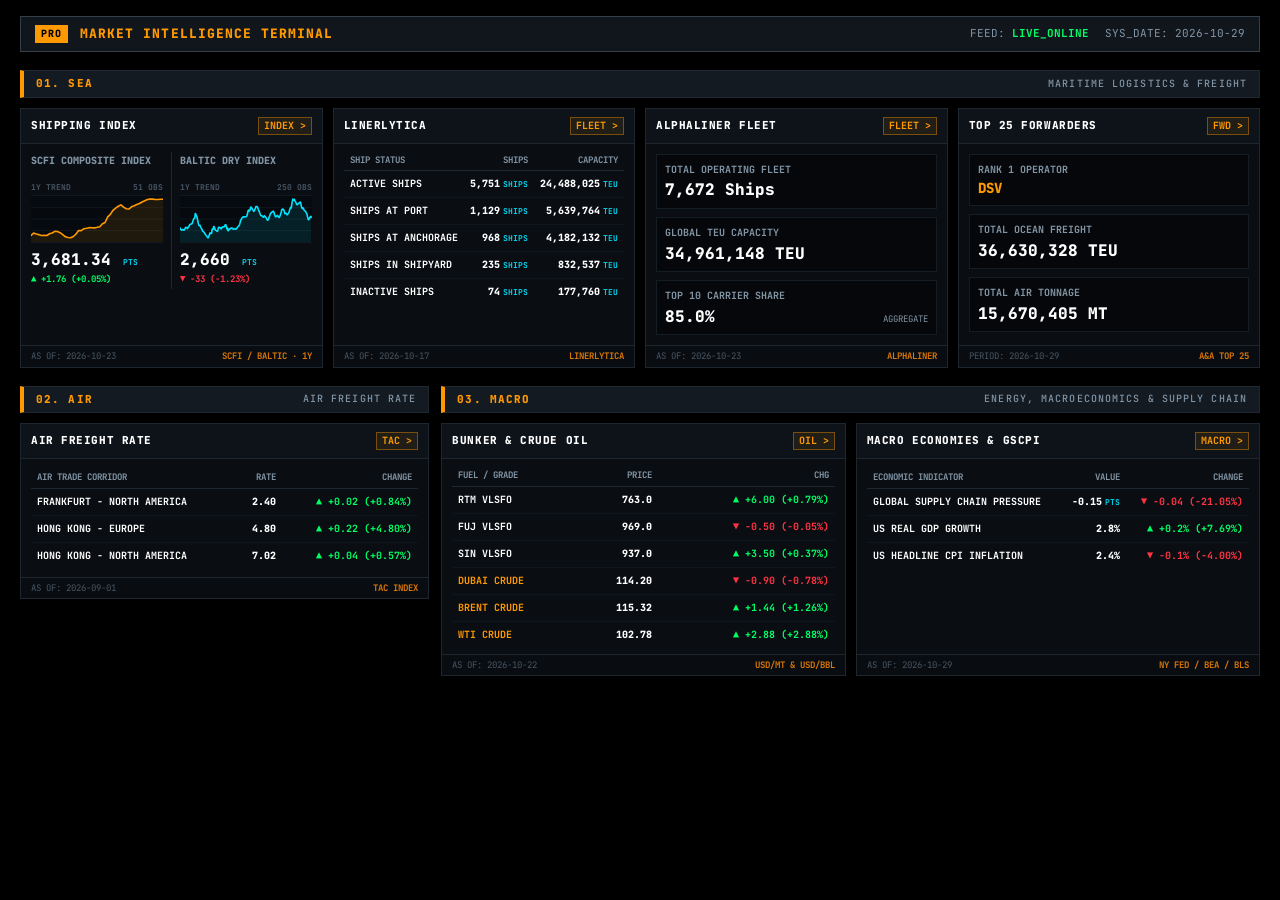
==== commit 73304ccc: "Auto: update MI dashboards [skip ci]" ====
--- a/index.html
+++ b/index.html
@@ -445,7 +445,7 @@
 
             <div class="terminal-status">
                 <span>FEED: <span class="status-tag">LIVE_ONLINE</span></span>
-                <span>SYS_DATE: 2026-10-28</span>
+                <span>SYS_DATE: 2026-10-29</span>
             </div>
         </div>
 
@@ -695,7 +695,7 @@
                 </div>
 
                 <div class="panel-footer">
-                    <span>PERIOD: 2026-10-28</span>
+                    <span>PERIOD: 2026-10-29</span>
                     <span class="footer-tag">A&A TOP 25</span>
                 </div>
             </div>
@@ -810,23 +810,23 @@
                                     </tr>
                                     <tr>
                                         <td class="table-row-name" style="color:var(--bb-amber);">DUBAI CRUDE</td>
-                                        <td class="table-row-val">115.40</td>
+                                        <td class="table-row-val">114.20</td>
+                                        <td class="table-row-delta down">
+                                            ▼ -0.90 (-0.78%)
+                                        </td>
+                                    </tr>
+                                    <tr>
+                                        <td class="table-row-name" style="color:var(--bb-amber);">BRENT CRUDE</td>
+                                        <td class="table-row-val">115.32</td>
                                         <td class="table-row-delta up">
-                                            ▲ +4.42 (+3.98%)
-                                        </td>
-                                    </tr>
-                                    <tr>
-                                        <td class="table-row-name" style="color:var(--bb-amber);">BRENT CRUDE</td>
-                                        <td class="table-row-val">113.17</td>
+                                            ▲ +1.44 (+1.26%)
+                                        </td>
+                                    </tr>
+                                    <tr>
+                                        <td class="table-row-name" style="color:var(--bb-amber);">WTI CRUDE</td>
+                                        <td class="table-row-val">102.78</td>
                                         <td class="table-row-delta up">
-                                            ▲ +4.35 (+4.00%)
-                                        </td>
-                                    </tr>
-                                    <tr>
-                                        <td class="table-row-name" style="color:var(--bb-amber);">WTI CRUDE</td>
-                                        <td class="table-row-val">99.47</td>
-                                        <td class="table-row-delta up">
-                                            ▲ +2.32 (+2.39%)
+                                            ▲ +2.88 (+2.88%)
                                         </td>
                                     </tr>
                                 </tbody>
@@ -883,7 +883,7 @@
                         </div>
 
                         <div class="panel-footer">
-                            <span>AS OF: 2026-10-28</span>
+                            <span>AS OF: 2026-10-29</span>
                             <span class="footer-tag">NY FED / BEA / BLS</span>
                         </div>
                     </div>
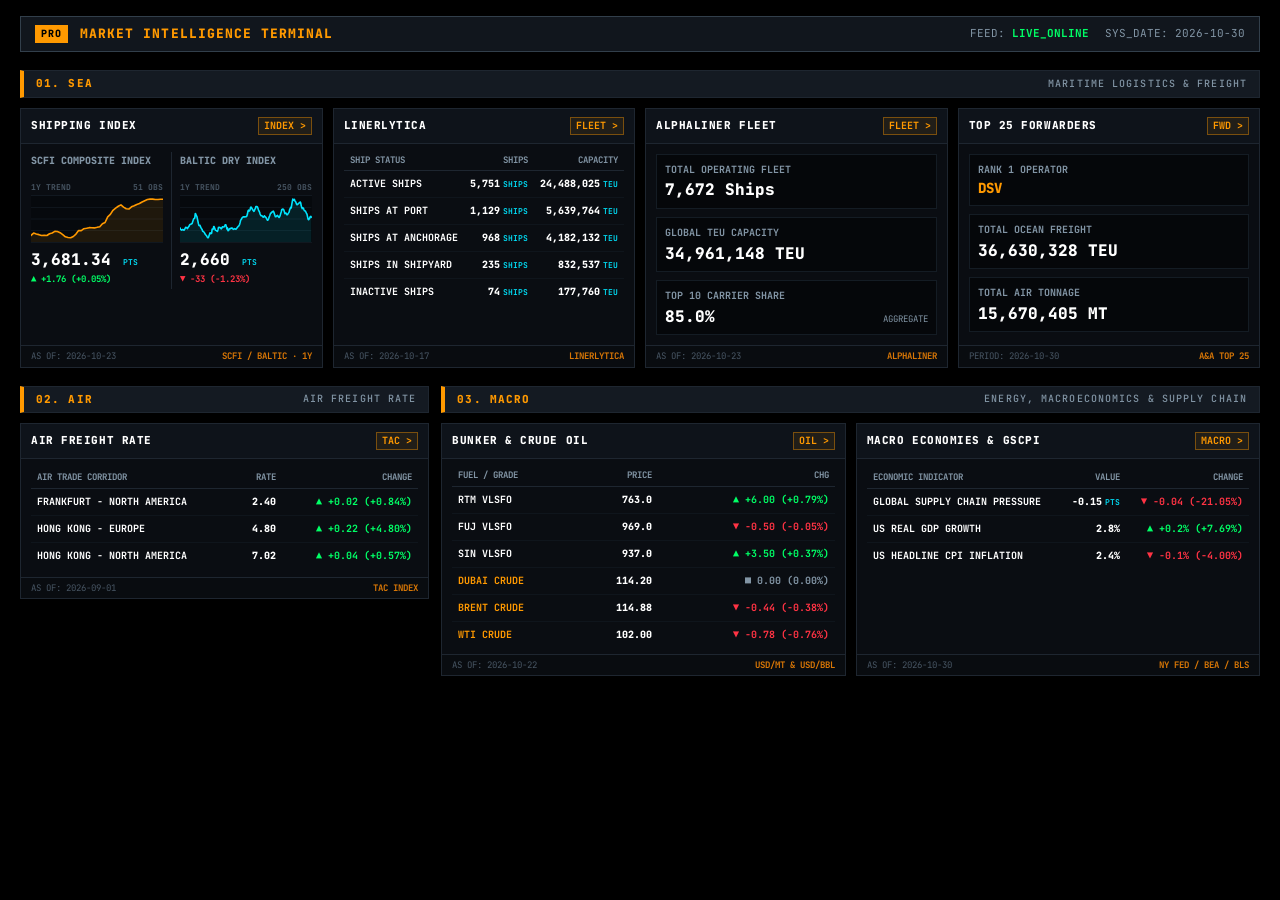
==== commit e4be7d7a: "Auto: update MI dashboards [skip ci]" ====
--- a/index.html
+++ b/index.html
@@ -445,7 +445,7 @@
 
             <div class="terminal-status">
                 <span>FEED: <span class="status-tag">LIVE_ONLINE</span></span>
-                <span>SYS_DATE: 2026-10-29</span>
+                <span>SYS_DATE: 2026-10-30</span>
             </div>
         </div>
 
@@ -695,7 +695,7 @@
                 </div>
 
                 <div class="panel-footer">
-                    <span>PERIOD: 2026-10-29</span>
+                    <span>PERIOD: 2026-10-30</span>
                     <span class="footer-tag">A&A TOP 25</span>
                 </div>
             </div>
@@ -811,22 +811,22 @@
                                     <tr>
                                         <td class="table-row-name" style="color:var(--bb-amber);">DUBAI CRUDE</td>
                                         <td class="table-row-val">114.20</td>
+                                        <td class="table-row-delta neutral">
+                                            ■ 0.00 (0.00%)
+                                        </td>
+                                    </tr>
+                                    <tr>
+                                        <td class="table-row-name" style="color:var(--bb-amber);">BRENT CRUDE</td>
+                                        <td class="table-row-val">114.88</td>
                                         <td class="table-row-delta down">
-                                            ▼ -0.90 (-0.78%)
-                                        </td>
-                                    </tr>
-                                    <tr>
-                                        <td class="table-row-name" style="color:var(--bb-amber);">BRENT CRUDE</td>
-                                        <td class="table-row-val">115.32</td>
-                                        <td class="table-row-delta up">
-                                            ▲ +1.44 (+1.26%)
+                                            ▼ -0.44 (-0.38%)
                                         </td>
                                     </tr>
                                     <tr>
                                         <td class="table-row-name" style="color:var(--bb-amber);">WTI CRUDE</td>
-                                        <td class="table-row-val">102.78</td>
-                                        <td class="table-row-delta up">
-                                            ▲ +2.88 (+2.88%)
+                                        <td class="table-row-val">102.00</td>
+                                        <td class="table-row-delta down">
+                                            ▼ -0.78 (-0.76%)
                                         </td>
                                     </tr>
                                 </tbody>
@@ -883,7 +883,7 @@
                         </div>
 
                         <div class="panel-footer">
-                            <span>AS OF: 2026-10-29</span>
+                            <span>AS OF: 2026-10-30</span>
                             <span class="footer-tag">NY FED / BEA / BLS</span>
                         </div>
                     </div>
